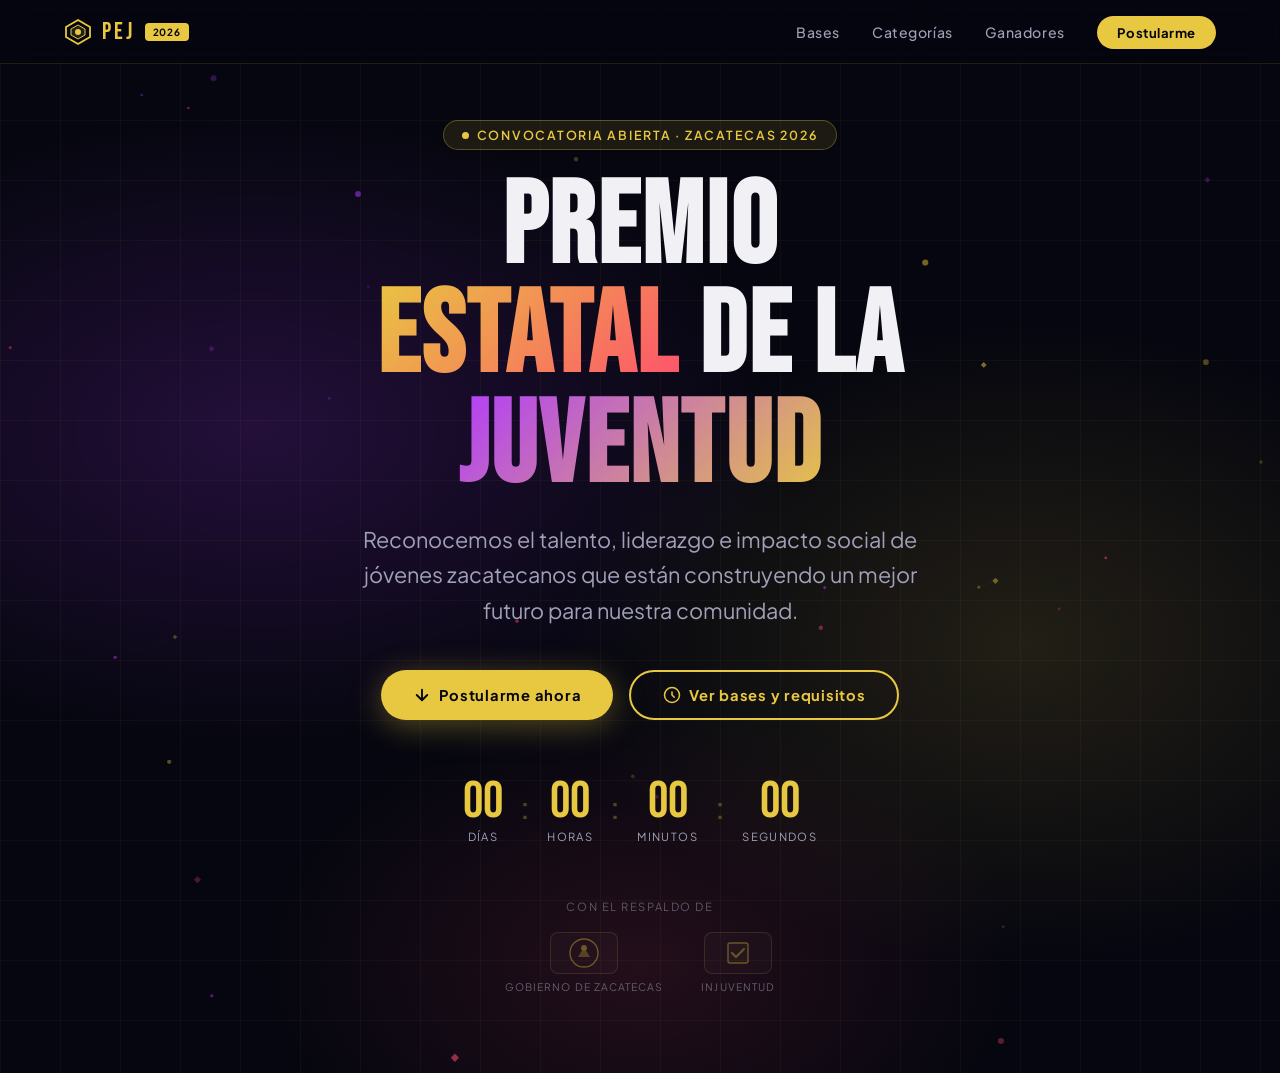
==== landing.html @ 59f7529f "inicio" ====
<!DOCTYPE html>
<html lang="es">
<head>
  <link rel="icon" type="image/png" href="icon.ico"/>
  <meta charset="UTF-8" />
  <meta name="viewport" content="width=device-width, initial-scale=1.0" />
  <title>Premio Estatal de la Juventud Zacatecas 2026</title>
  <link rel="preconnect" href="https://fonts.googleapis.com" />
  <link rel="preconnect" href="https://fonts.gstatic.com" crossorigin />
  <link href="https://fonts.googleapis.com/css2?family=Bebas+Neue&family=Plus+Jakarta+Sans:wght@300;400;500;600;700&display=swap" rel="stylesheet" />

  <style>
    /* ═══════════════════════════════════════════════
       🎨 VARIABLES PERSONALIZABLES — EDITA AQUÍ
    ═══════════════════════════════════════════════ */
    :root {
      /* COLORES PRINCIPALES */
      --color-fondo:         #05060f;        /* Fondo oscuro del hero */
      --color-primario:      #e8c840;        /* Amarillo dorado (acento) */
      --color-secundario:    #b03aff;        /* Violeta vibrante */
      --color-terciario:     #ff4d6d;        /* Rosa/rojo energético */
      --color-texto:         #f0f0f5;        /* Texto principal */
      --color-texto-suave:   #a0a0b8;        /* Texto secundario */
      --color-nav-bg:        rgba(5,6,15,0.82); /* Fondo navbar */
      --color-btn-1:         #e8c840;        /* Botón primario */
      --color-btn-1-texto:   #05060f;
      --color-btn-2-borde:   #e8c840;        /* Botón secundario (outline) */
      --color-btn-2-texto:   #e8c840;

      /* TIPOGRAFÍAS */
      --fuente-titulo:       'Bebas Neue', sans-serif;
      --fuente-cuerpo:       'Plus Jakarta Sans', sans-serif;

      /* TAMAÑOS */
      --titulo-hero:         clamp(3.2rem, 9vw, 8rem);
      --subtitulo-hero:      clamp(1rem, 2.5vw, 1.35rem);

      /* PARTÍCULAS — animación */
      --particulas-color:    #e8c840;        /* Color de partículas flotantes */
      --particulas-cantidad: 22;             /* (solo referencia visual; cambia el JS si quieres más) */

      /* BORDES / RADIOS */
      --radio-btn:           50px;
      --radio-card:          16px;
    }

    /* ═══════════════════════════════════════════════
       RESET & BASE
    ═══════════════════════════════════════════════ */
    *, *::before, *::after { box-sizing: border-box; margin: 0; padding: 0; }
    html { scroll-behavior: smooth; }
    body {
      font-family: var(--fuente-cuerpo);
      background: var(--color-fondo);
      color: var(--color-texto);
      overflow-x: hidden;
    }
    a { text-decoration: none; color: inherit; }
    img { max-width: 100%; display: block; }

    /* ═══════════════════════════════════════════════
       NAVBAR
    ═══════════════════════════════════════════════ */
    nav {
      position: fixed;
      top: 0; left: 0; right: 0;
      z-index: 100;
      background: var(--color-nav-bg);
      backdrop-filter: blur(14px);
      -webkit-backdrop-filter: blur(14px);
      border-bottom: 1px solid rgba(232,200,64,0.12);
      padding: 0 5%;
      display: flex;
      align-items: center;
      justify-content: space-between;
      height: 64px;
      transition: background 0.3s;
    }

    .nav-logo {
      font-family: var(--fuente-titulo);
      font-size: 1.5rem;
      letter-spacing: 0.12em;
      color: var(--color-primario);
      display: flex;
      align-items: center;
      gap: 10px;
    }
    .nav-logo .badge {
      background: var(--color-primario);
      color: var(--color-fondo);
      font-size: 0.62rem;
      font-family: var(--fuente-cuerpo);
      font-weight: 700;
      letter-spacing: 0.08em;
      padding: 3px 8px;
      border-radius: 4px;
      vertical-align: middle;
    }

    .nav-links {
      display: flex;
      gap: 2rem;
      list-style: none;
    }
    .nav-links a {
      font-size: 0.88rem;
      font-weight: 500;
      letter-spacing: 0.04em;
      color: var(--color-texto-suave);
      transition: color 0.2s;
      position: relative;
    }
    .nav-links a::after {
      content: '';
      position: absolute;
      bottom: -3px; left: 0;
      width: 0; height: 2px;
      background: var(--color-primario);
      transition: width 0.25s;
      border-radius: 2px;
    }
    .nav-links a:hover { color: var(--color-primario); }
    .nav-links a:hover::after { width: 100%; }

    .nav-cta {
      background: var(--color-primario);
      color: var(--color-fondo) !important;
      font-weight: 700 !important;
      padding: 8px 20px;
      border-radius: 50px;
      font-size: 0.82rem !important;
      letter-spacing: 0.06em;
      transition: opacity 0.2s, transform 0.2s !important;
    }
    .nav-cta:hover { opacity: 0.88; transform: scale(1.04) !important; }
    .nav-cta::after { display: none !important; }

    /* HAMBURGER */
    .nav-hamburger {
      display: none;
      flex-direction: column;
      gap: 5px;
      cursor: pointer;
      padding: 6px;
    }
    .nav-hamburger span {
      display: block;
      width: 26px; height: 2px;
      background: var(--color-primario);
      border-radius: 2px;
      transition: transform 0.3s, opacity 0.3s;
    }
    .nav-hamburger.open span:nth-child(1) { transform: translateY(7px) rotate(45deg); }
    .nav-hamburger.open span:nth-child(2) { opacity: 0; }
    .nav-hamburger.open span:nth-child(3) { transform: translateY(-7px) rotate(-45deg); }

    .nav-mobile {
      display: none;
      position: fixed;
      top: 64px; left: 0; right: 0;
      background: rgba(5,6,15,0.97);
      padding: 2rem 5% 2.5rem;
      border-bottom: 1px solid rgba(232,200,64,0.14);
      z-index: 99;
      flex-direction: column;
      gap: 1.4rem;
      animation: slideDown 0.3s ease;
    }
    .nav-mobile.open { display: flex; }
    .nav-mobile a {
      font-size: 1.1rem;
      font-weight: 600;
      color: var(--color-texto-suave);
      letter-spacing: 0.04em;
      transition: color 0.2s;
    }
    .nav-mobile a:hover { color: var(--color-primario); }
    @keyframes slideDown {
      from { opacity: 0; transform: translateY(-12px); }
      to   { opacity: 1; transform: translateY(0); }
    }

    /* ═══════════════════════════════════════════════
       CANVAS ANIMATION
    ═══════════════════════════════════════════════ */
    #hero-canvas {
      position: absolute;
      inset: 0;
      width: 100%; height: 100%;
      pointer-events: none;
      z-index: 0;
    }

    /* ═══════════════════════════════════════════════
       HERO
    ═══════════════════════════════════════════════ */
    .hero {
      position: relative;
      min-height: 100vh;
      display: flex;
      flex-direction: column;
      justify-content: center;
      align-items: center;
      text-align: center;
      padding: 120px 6% 80px;
      overflow: hidden;
    }

    /* Gradiente de fondo */
    .hero::before {
      content: '';
      position: absolute;
      inset: 0;
      background:
        radial-gradient(ellipse 70% 50% at 20% 40%, rgba(176,58,255,0.18) 0%, transparent 60%),
        radial-gradient(ellipse 60% 50% at 80% 60%, rgba(232,200,64,0.13) 0%, transparent 60%),
        radial-gradient(ellipse 50% 40% at 50% 90%, rgba(255,77,109,0.12) 0%, transparent 60%);
      z-index: 0;
    }

    /* Líneas de cuadrícula decorativas */
    .hero-grid {
      position: absolute;
      inset: 0;
      z-index: 0;
      background-image:
        linear-gradient(rgba(232,200,64,0.04) 1px, transparent 1px),
        linear-gradient(90deg, rgba(232,200,64,0.04) 1px, transparent 1px);
      background-size: 60px 60px;
    }

    .hero-content {
      position: relative;
      z-index: 2;
      max-width: 880px;
    }

    /* Pill superior */
    .hero-eyebrow {
      display: inline-flex;
      align-items: center;
      gap: 8px;
      background: rgba(232,200,64,0.1);
      border: 1px solid rgba(232,200,64,0.3);
      border-radius: 50px;
      padding: 6px 18px;
      font-size: 0.78rem;
      font-weight: 600;
      letter-spacing: 0.14em;
      text-transform: uppercase;
      color: var(--color-primario);
      margin-bottom: 1.5rem;
      opacity: 0;
      animation: fadeUp 0.6s 0.2s forwards;
    }
    .hero-eyebrow .dot {
      width: 7px; height: 7px;
      background: var(--color-primario);
      border-radius: 50%;
      animation: pulse 1.6s infinite;
    }
    @keyframes pulse {
      0%, 100% { opacity: 1; transform: scale(1); }
      50%       { opacity: 0.4; transform: scale(1.5); }
    }

    /* Título */
    .hero-title {
      font-family: var(--fuente-titulo);
      font-size: var(--titulo-hero);
      line-height: 0.95;
      letter-spacing: 0.02em;
      color: var(--color-texto);
      margin-bottom: 1.2rem;
      opacity: 0;
      animation: fadeUp 0.7s 0.38s forwards;
    }
    .hero-title .highlight {
      background: linear-gradient(135deg, var(--color-primario) 0%, var(--color-terciario) 100%);
      -webkit-background-clip: text;
      -webkit-text-fill-color: transparent;
      background-clip: text;
    }
    .hero-title .highlight-v {
      background: linear-gradient(135deg, var(--color-secundario) 0%, var(--color-primario) 100%);
      -webkit-background-clip: text;
      -webkit-text-fill-color: transparent;
      background-clip: text;
    }

    /* Subtítulo */
    .hero-sub {
      font-size: var(--subtitulo-hero);
      font-weight: 400;
      color: var(--color-texto-suave);
      max-width: 600px;
      margin: 0 auto 2.6rem;
      line-height: 1.65;
      opacity: 0;
      animation: fadeUp 0.7s 0.54s forwards;
    }

    /* Botones CTA */
    .hero-btns {
      display: flex;
      gap: 1rem;
      justify-content: center;
      flex-wrap: wrap;
      margin-bottom: 3.5rem;
      opacity: 0;
      animation: fadeUp 0.7s 0.7s forwards;
    }

    .btn {
      display: inline-flex;
      align-items: center;
      gap: 8px;
      padding: 14px 32px;
      border-radius: var(--radio-btn);
      font-family: var(--fuente-cuerpo);
      font-size: 0.92rem;
      font-weight: 700;
      letter-spacing: 0.05em;
      cursor: pointer;
      border: none;
      transition: transform 0.25s, box-shadow 0.25s, opacity 0.25s;
    }
    .btn:hover { transform: translateY(-3px); }

    .btn-primary {
      background: var(--color-btn-1);
      color: var(--color-btn-1-texto);
      box-shadow: 0 6px 32px rgba(232,200,64,0.35);
    }
    .btn-primary:hover {
      box-shadow: 0 10px 40px rgba(232,200,64,0.5);
    }

    .btn-outline {
      background: transparent;
      color: var(--color-btn-2-texto);
      border: 2px solid var(--color-btn-2-borde);
      box-shadow: 0 0 0 0 rgba(232,200,64,0);
    }
    .btn-outline:hover {
      background: rgba(232,200,64,0.07);
      box-shadow: 0 6px 28px rgba(232,200,64,0.18);
    }

    .btn svg { flex-shrink: 0; }

    /* Contador de días */
    .hero-counter {
      display: flex;
      gap: 1.2rem;
      justify-content: center;
      flex-wrap: wrap;
      margin-bottom: 3.5rem;
      opacity: 0;
      animation: fadeUp 0.7s 0.86s forwards;
    }
    .counter-item {
      text-align: center;
    }
    .counter-num {
      font-family: var(--fuente-titulo);
      font-size: clamp(2rem, 5vw, 3.2rem);
      color: var(--color-primario);
      line-height: 1;
    }
    .counter-label {
      font-size: 0.7rem;
      letter-spacing: 0.12em;
      text-transform: uppercase;
      color: var(--color-texto-suave);
      margin-top: 2px;
    }
    .counter-divider {
      font-family: var(--fuente-titulo);
      font-size: 2rem;
      color: rgba(232,200,64,0.3);
      align-self: center;
    }

    /* LOGOS */
    .hero-logos {
      position: relative;
      z-index: 2;
      opacity: 0;
      animation: fadeUp 0.7s 1.02s forwards;
    }
    .logos-label {
      font-size: 0.7rem;
      letter-spacing: 0.14em;
      text-transform: uppercase;
      color: rgba(160,160,184,0.5);
      margin-bottom: 1.2rem;
    }
    .logos-row {
      display: flex;
      align-items: center;
      justify-content: center;
      gap: 2.4rem;
      flex-wrap: wrap;
    }
    .logo-placeholder {
      display: flex;
      flex-direction: column;
      align-items: center;
      gap: 6px;
      opacity: 0.55;
      transition: opacity 0.25s, transform 0.25s;
      cursor: pointer;
    }
    .logo-placeholder:hover { opacity: 1; transform: translateY(-3px); }
    .logo-box {
      width: 68px; height: 42px;
      border: 1.5px solid rgba(232,200,64,0.25);
      border-radius: 8px;
      display: flex;
      align-items: center;
      justify-content: center;
      background: rgba(255,255,255,0.04);
      overflow: hidden;
    }
    .logo-box svg { width: 36px; height: 36px; opacity: 0.7; }
    .logo-box img {
      width: 100%; height: 100%;
      object-fit: contain;
      padding: 6px;
      filter: brightness(0) invert(1);
    }
    .logo-name {
      font-size: 0.65rem;
      letter-spacing: 0.1em;
      text-transform: uppercase;
      color: var(--color-texto-suave);
    }

    /* Scroll hint */
    .scroll-hint {
      position: absolute;
      bottom: 28px;
      left: 50%;
      transform: translateX(-50%);
      display: flex;
      flex-direction: column;
      align-items: center;
      gap: 6px;
      opacity: 0;
      animation: fadeIn 1s 1.4s forwards;
      z-index: 2;
    }
    .scroll-hint span {
      font-size: 0.65rem;
      letter-spacing: 0.14em;
      text-transform: uppercase;
      color: rgba(160,160,184,0.4);
    }
    .scroll-arrow {
      width: 22px; height: 22px;
      border-right: 2px solid rgba(232,200,64,0.4);
      border-bottom: 2px solid rgba(232,200,64,0.4);
      transform: rotate(45deg);
      animation: bounceDown 1.4s infinite;
    }
    @keyframes bounceDown {
      0%, 100% { transform: rotate(45deg) translateY(0); }
      50%       { transform: rotate(45deg) translateY(5px); }
    }

    /* Keyframes generales */
    @keyframes fadeUp {
      from { opacity: 0; transform: translateY(24px); }
      to   { opacity: 1; transform: translateY(0); }
    }
    @keyframes fadeIn {
      to { opacity: 1; }
    }

    /* ═══════════════════════════════════════════════
       RESPONSIVE
    ═══════════════════════════════════════════════ */
    @media (max-width: 768px) {
      .nav-links { display: none; }
      .nav-hamburger { display: flex; }
      .hero { padding: 100px 5% 70px; }
      .logos-row { gap: 1.2rem; }
      .counter-divider { display: none; }
    }
    @media (max-width: 480px) {
      .hero-btns { flex-direction: column; align-items: center; }
      .btn { width: 100%; max-width: 280px; justify-content: center; }
    }
  </style>
</head>
<body>

  <!-- ═══ NAVBAR ═══ -->
  <nav id="navbar">
    <div class="nav-logo">
      <svg width="28" height="28" viewBox="0 0 28 28" fill="none">
        <polygon points="14,2 26,9 26,19 14,26 2,19 2,9" fill="none" stroke="#e8c840" stroke-width="1.8"/>
        <polygon points="14,7 21,11 21,17 14,21 7,17 7,11" fill="rgba(232,200,64,0.15)" stroke="#e8c840" stroke-width="1"/>
        <circle cx="14" cy="14" r="3" fill="#e8c840"/>
      </svg>
      PEJ <span class="badge">2026</span>
    </div>

    <ul class="nav-links">
      <li><a href="convocatoria_2026.pdf" target="_blank">Bases</a></li>
      <li><a href="#categorias">Categorías</a></li>
      <li><a href="#ganadores">Ganadores</a></li>
      <li><a href="https://juventud.zacatecas.gob.mx/pe06/" class="nav-cta" target="_blank">Postularme</a></li>
    </ul>

    <div class="nav-hamburger" id="hamburger" aria-label="Menú" role="button" tabindex="0">
      <span></span><span></span><span></span>
    </div>
  </nav>

  <!-- Menú móvil -->
  <div class="nav-mobile" id="nav-mobile">
    <a href="convocatoria_2026.pdf" target="_blank" onclick="closeMobile()">Bases</a>
    <a href="#categorias" onclick="closeMobile()">Categorías</a>
    <a href="#ganadores" onclick="closeMobile()">Ganadores</a>
    <a href="https://juventud.zacatecas.gob.mx/pe06/" onclick="closeMobile()" class="nav-cta" style="width:fit-content; color: #05060f !important;" target="_blank">Postularme</a>
  </div>

  <!-- ═══ HERO ═══ -->
  <section class="hero" id="home">
    <canvas id="hero-canvas"></canvas>
    <div class="hero-grid"></div>

    <div class="hero-content">
      <!-- Eyebrow -->
      <div class="hero-eyebrow">
        <span class="dot"></span>
        Convocatoria abierta · Zacatecas 2026
      </div>

      <!-- Título -->
      <h1 class="hero-title">
        Premio<br/>
        <span class="highlight">Estatal</span>
        de la<br/>
        <span class="highlight-v">Juventud</span>
      </h1>

      <!-- Subtítulo -->
      <p class="hero-sub">
        Reconocemos el talento, liderazgo e impacto social de jóvenes zacatecanos que están construyendo un mejor futuro para nuestra comunidad.
      </p>

      <!-- Botones CTA -->
      <div class="hero-btns">
        <a href="https://juventud.zacatecas.gob.mx/pe06/" class="btn btn-primary" target="_blank">
          <svg width="18" height="18" viewBox="0 0 24 24" fill="none" stroke="currentColor" stroke-width="2.5" stroke-linecap="round" stroke-linejoin="round">
            <path d="M12 5v14M5 12l7 7 7-7"/>
          </svg>
          Postularme ahora
        </a>
        <a href="convocatoria_2026.pdf" class="btn btn-outline" target="_blank">
          <svg width="18" height="18" viewBox="0 0 24 24" fill="none" stroke="currentColor" stroke-width="2" stroke-linecap="round" stroke-linejoin="round">
            <circle cx="12" cy="12" r="10"/><path d="M12 8v4l3 3"/>
          </svg>
          Ver bases y requisitos
        </a>
      </div>

      <!-- Contador regresivo -->
      <div class="hero-counter" id="countdown">
        <div class="counter-item">
          <div class="counter-num" id="cd-dias">--</div>
          <div class="counter-label">Días</div>
        </div>
        <div class="counter-divider">:</div>
        <div class="counter-item">
          <div class="counter-num" id="cd-horas">--</div>
          <div class="counter-label">Horas</div>
        </div>
        <div class="counter-divider">:</div>
        <div class="counter-item">
          <div class="counter-num" id="cd-min">--</div>
          <div class="counter-label">Minutos</div>
        </div>
        <div class="counter-divider">:</div>
        <div class="counter-item">
          <div class="counter-num" id="cd-seg">--</div>
          <div class="counter-label">Segundos</div>
        </div>
      </div>
    </div>

    <!-- Logos -->
    <div class="hero-logos">
      <p class="logos-label">Con el respaldo de</p>
      <div class="logos-row">

        <!-- LOGO 1 — Gobierno de Zacatecas (placeholder SVG; reemplaza con <img> si tienes el archivo) -->
        <div class="logo-placeholder">
          <div class="logo-box">
            <svg viewBox="0 0 36 36" fill="none">
              <circle cx="18" cy="18" r="14" stroke="#e8c840" stroke-width="1.4"/>
              <path d="M12 22l6-10 6 10H12z" fill="#e8c840" opacity="0.7"/>
              <circle cx="18" cy="13" r="3" fill="#e8c840"/>
            </svg>
          </div>
          <span class="logo-name">Gobierno de Zacatecas</span>
        </div>

       

        <!-- LOGO 4 — INJUVE (agrega tu imagen real aquí) -->
        <div class="logo-placeholder">
          <div class="logo-box">
            <svg viewBox="0 0 36 36" fill="none">
              <rect x="8" y="8" width="20" height="20" rx="2" stroke="#e8c840" stroke-width="1.4" fill="rgba(232,200,64,0.08)"/>
              <path d="M12 18l4 4 8-8" stroke="#e8c840" stroke-width="2" stroke-linecap="round" stroke-linejoin="round"/>
            </svg>
          </div>
          <span class="logo-name">INJUVENTUD</span>
        </div>

      </div>
    </div>

  </section>

  <!-- ═══ SCRIPTS ═══ -->
  <script>
    /* ─── Hamburger ─── */
    const hamburger = document.getElementById('hamburger');
    const navMobile = document.getElementById('nav-mobile');
    hamburger.addEventListener('click', () => {
      hamburger.classList.toggle('open');
      navMobile.classList.toggle('open');
    });
    function closeMobile() {
      hamburger.classList.remove('open');
      navMobile.classList.remove('open');
    }

    /* ─── Countdown — fecha objetivo (ajústala aquí) ─── */
    const FECHA_OBJETIVO = new Date('2026-05-06T10:59:59'); // 👈 cambia esta fecha
    function updateCountdown() {
      const now  = new Date();
      const diff = FECHA_OBJETIVO - now;
      if (diff <= 0) {
        document.getElementById('cd-dias').textContent = '00';
        document.getElementById('cd-horas').textContent = '00';
        document.getElementById('cd-min').textContent = '00';
        document.getElementById('cd-seg').textContent = '00';
        return;
      }
      const d = Math.floor(diff / 86400000);
      const h = Math.floor((diff % 86400000) / 3600000);
      const m = Math.floor((diff % 3600000) / 60000);
      const s = Math.floor((diff % 60000) / 1000);
      document.getElementById('cd-dias').textContent  = String(d).padStart(2,'0');
      document.getElementById('cd-horas').textContent = String(h).padStart(2,'0');
      document.getElementById('cd-min').textContent   = String(m).padStart(2,'0');
      document.getElementById('cd-seg').textContent   = String(s).padStart(2,'0');
    }
    updateCountdown();
    setInterval(updateCountdown, 1000);

    /* ─── Canvas particle animation ─── */
    (function() {
      const canvas = document.getElementById('hero-canvas');
      const ctx    = canvas.getContext('2d');
      let W, H, particles = [], animId;

      // Colores de partículas tomados de CSS variables
      const style = getComputedStyle(document.documentElement);
      const COLORS = [
        style.getPropertyValue('--color-primario').trim()   || '#e8c840',
        style.getPropertyValue('--color-secundario').trim() || '#b03aff',
        style.getPropertyValue('--color-terciario').trim()  || '#ff4d6d',
      ];

      function resize() {
        W = canvas.width  = canvas.offsetWidth;
        H = canvas.height = canvas.offsetHeight;
      }

      function randomBetween(a, b) { return a + Math.random() * (b - a); }

      function createParticle() {
        const color = COLORS[Math.floor(Math.random() * COLORS.length)];
        return {
          x:     randomBetween(0, W),
          y:     randomBetween(0, H),
          r:     randomBetween(1.2, 3.2),
          vx:    randomBetween(-0.22, 0.22),
          vy:    randomBetween(-0.36, -0.08),
          alpha: randomBetween(0.15, 0.55),
          color,
          // estrella pequeña o círculo
          shape: Math.random() > 0.5 ? 'circle' : 'diamond',
        };
      }

      function drawDiamond(cx, cy, s) {
        ctx.beginPath();
        ctx.moveTo(cx, cy - s);
        ctx.lineTo(cx + s, cy);
        ctx.lineTo(cx, cy + s);
        ctx.lineTo(cx - s, cy);
        ctx.closePath();
      }

      function init() {
        particles = [];
        const n = Math.floor(W / 38); // densidad adaptable
        for (let i = 0; i < n; i++) particles.push(createParticle());
      }

      function tick() {
        ctx.clearRect(0, 0, W, H);

        // Líneas de conexión sutiles
        for (let i = 0; i < particles.length; i++) {
          for (let j = i + 1; j < particles.length; j++) {
            const dx = particles[i].x - particles[j].x;
            const dy = particles[i].y - particles[j].y;
            const dist = Math.sqrt(dx * dx + dy * dy);
            if (dist < 130) {
              ctx.save();
              ctx.globalAlpha = (1 - dist / 130) * 0.07;
              ctx.strokeStyle = particles[i].color;
              ctx.lineWidth   = 0.8;
              ctx.beginPath();
              ctx.moveTo(particles[i].x, particles[i].y);
              ctx.lineTo(particles[j].x, particles[j].y);
              ctx.stroke();
              ctx.restore();
            }
          }
        }

        // Partículas
        for (const p of particles) {
          ctx.save();
          ctx.globalAlpha = p.alpha;
          ctx.fillStyle   = p.color;
          if (p.shape === 'diamond') {
            drawDiamond(p.x, p.y, p.r * 1.4);
          } else {
            ctx.beginPath();
            ctx.arc(p.x, p.y, p.r, 0, Math.PI * 2);
          }
          ctx.fill();
          ctx.restore();

          // Mover
          p.x += p.vx;
          p.y += p.vy;

          // Reciclar al salir
          if (p.y < -10 || p.x < -20 || p.x > W + 20) {
            Object.assign(p, createParticle(), { y: H + 10 });
          }
        }

        animId = requestAnimationFrame(tick);
      }

      window.addEventListener('resize', () => {
        cancelAnimationFrame(animId);
        resize();
        init();
        tick();
      });

      resize();
      init();
      tick();
    })();
  </script>
    <!-- ============================================================ -->
  <!-- MODAL: CATEGORÍAS                                             -->
  <!-- ============================================================ -->
  <div id="modalCategorias" class="modal" style="display: none;">
    <div class="modal-overlay"></div>
    <div class="modal-container">
      <button class="modal-close" aria-label="Cerrar">&times;</button>
      <div class="modal-header">
        <div class="modal-icon">🏆</div>
        <h2 class="modal-title">Categorías <span class="modal-year">2026</span></h2>
        <p class="modal-sub">Premio Estatal de la Juventud Zacatecas</p>
      </div>
      <div class="modal-body" id="categoriasList">
        <!-- Aquí puedes agregar/modificar las categorías fácilmente -->
        <div class="categoria-item">
          <div class="categoria-badge oro">🥇</div>
          <div class="categoria-info">
            <h3>1. Logro Académico 12 a 18 años</h3>
            <p>Reconocimiento a jóvenes con excelencia educativa y aprovechamiento sobresaliente.</p>
          </div>
        </div>
        <div class="categoria-item">
          <div class="categoria-badge plata">🥈</div>
          <div class="categoria-info">
            <h3>2. Logro Académico 19 a 29 años</h3>
            <p>Reconocimiento a jóvenes con excelencia educativa y aprovechamiento sobresaliente.</p>
          </div>
        </div>
        <div class="categoria-item">
          <div class="categoria-badge bronce">🥉</div>
          <div class="categoria-info">
            <h3>3. Discapacidad e integración</h3>
            <p>
Mujeres y hombres jóvenes, quienes por su actitud (resiliencia), perseverancia y actividades individuales o de manera organizada, sean ejemplo de superación y contribuyan a generar oportunidades en el desarrollo y la integración de otras personas jóvenes con o sin discapacidad en los diversos rubros de nuestra cotidianidad (aportaciones a la comunidad, recreación, trabajo y educación).</p>
          </div>
        </div>
        <div class="categoria-item">
          <div class="categoria-badge oro">🏅</div>
          <div class="categoria-info">
            <h3>4. Ingenio emprendedor</h3>
            <p>Liderazgo emprendedor en distintas ramas económicas que debe traducirse en habilidad para crear y desarrollar unidades de producción viables y sustentables. Además, de la implementación de iniciativas de negocios, transferencia de tecnología e innovación; fortalecimiento de la planta productiva con impacto en el aspecto económico y social de la comunidad.Asimismo, el desarrollo, difusión y promoción de una cultura emprendedora; inversión en el desarrollo de capital humano de las organizaciones productivas, destacando: gestión directiva; habilidades gerenciales; capacitación y adiestramiento de personal dirigido a la productividad y crecimiento.</p>
          </div>
        </div>
        <div class="categoria-item">
          <div class="categoria-badge bronce">🥉</div>
          <div class="categoria-info">
            <h3>5. Responsabilidad Social</h3>
            <p>Jóvenes que por el desarrollo de programas, proyectos o actividades, cuyo propósito sea expresión de solidaridad con comunidades y grupos sociales vulnerables del Estado, y que al ejecutarse generan opciones de solución a problemáticas específicas, mejorando en su caso, la calidad y nivel de vida de sus habitantes. De igual forma, se reconocerán los proyectos para el desarrollo de capacidades y habilidades en las comunidades; la implementación de los proyectos productivos; la colaboración en situaciones de desastre o emergencias; proyectos para mejorar la salud física y psicológica, la alimentación, la vivienda e infraestructura en las comunidades, así como proyectos para fomentar y fortalecer los valores ciudadanos.</p>
          </div>
        </div>
        <div class="categoria-item">
          <div class="categoria-badge bronce">🥉</div>
          <div class="categoria-info">
            <h3>6. Mérito Migrante</h3>
            <p>Promoción del conocimiento, el ejercicio y/o respeto a los derechos y obligaciones que poseen los miembros de la comunidad zacatecana en el extranjero. Participación relevante en medios impresos, en radio, en televisión y/o en cine, en términos de su profesionalismo, innovación, contenido social y/o divulgación tanto de los valores mexicanos como de la cultura zacatecana. Actividades que se destaquen por su sentido de solidaridad social y que se traduzcan en mejoramiento de las condiciones de vida de grupos, comunidades o de la sociedad en general, así como las acciones heroicas, de protección civil y atención a grupos vulnerables. Los (as) candidatos(as) deberán preferentemente pertenecer a algún club registrado en alguna de las federaciones de clubes zacatecanos en algún estado de la Unión Americana.</p>
          </div>
        </div>
        <div class="categoria-item">
          <div class="categoria-badge bronce">🥉</div>
          <div class="categoria-info">
            <h3>7. Mérito Campesino</h3>
            <p>Acciones de las y los jóvenes que en el medio rural promuevan la vigencia y el desarrollo de sus municipios y comunidades. Iniciativas para preservar y/o transmitir su patrimonio cultural. Elaboración y desarrollo de proyectos productivos; mejoramiento y conservación ambiental; aplicación de tecnologías alternativas para el aprovechamiento de los recursos naturales y actividades de capacitación y educación en materia ambiental en sus municipios y comunidades.</p>
          </div>
        </div>
        <div class="categoria-item">
          <div class="categoria-badge bronce">🥉</div>
          <div class="categoria-info">
            <h3>8. Cultura Cívica, Política y/o Democracia</h3>
            <p>Las y los jóvenes que con sus propuestas promuevan el avance en la democracia participativa requisito necesario para la transformación de nuestro país, hacia uno donde prevalezca la justicia, donde cada ciudadano asuma su papel en la definición del rumbo de México y desempeñe la parte que le corresponde desde lo local para contribuir al progreso nacional.
            Premiando su aportación a una cultura de participación ciudadana, en el ejercicio de acciones basadas en la reflexión, el análisis y fortalecimiento de una cultura democrática sustentada en los valores del diálogo, la tolerancia, el respeto a la pluralidad y a la generación de acuerdos; estas acciones se pueden llevar a cabo por medio de foros, talleres, investigaciones, simulacros, iniciativas ciudadanas, modelos de prácticas democráticas, así como la elaboración de estudios, ponencias, investigaciones, trabajos o publicaciones en revistas; que por su impacto modifiquen entornos y prácticas ciudadanas.</p>
          </div>
        </div>
        <div class="categoria-item">
          <div class="categoria-badge bronce">🥉</div>
          <div class="categoria-info">
            <h3>9. Cultura Cívica, Política y/o Democracia</h3>
            <p>Escritores(as) del género literario y narrativo: poemas, sonetos, novelas, ensayos y cuentos que hayan permitido fortalecer y salvaguardar las tradiciones de una o de varias regiones del Estado.</p>
          </div>
        </div>
        <div class="categoria-item">
          <div class="categoria-badge bronce">🥉</div>
          <div class="categoria-info">
            <h3>10. Artes escenicas (Teatro)</h3>
            <p>Actores, productores que destacan por su trayectoria, intercambios culturales, presentaciones, cursos o actividades curriculares y proyectos en beneficio de la sociedad zacatecana.</p>
          </div>
        </div>
        <div class="categoria-item">
          <div class="categoria-badge bronce">🥉</div>
          <div class="categoria-info">
            <h3>8. Cultura Cívica, Política y/o Democracia</h3>
            <p>Bailarines que destaquen por su trayectoria, intercambios culturales, cursos y capacitaciones, presentaciones nacionales o internacionales, proyectos o actividades en beneficio de la sociedad en general.</p>
          </div>
        </div>
        <div class="categoria-item">
          <div class="categoria-badge bronce">🥉</div>
          <div class="categoria-info">
            <h3>9. Cultura Cívica, Política y/o Democracia</h3>
            <p>Bailarines que destaquen por su trayectoria, intercambios culturales, cursos y capacitaciones, presentaciones nacionales o internacionales, proyectos o actividades en beneficio de la sociedad en general.</p>
          </div>
        </div>
        <div class="categoria-item">
          <div class="categoria-badge bronce">🥉</div>
          <div class="categoria-info">
            <h3>10. Cultura Cívica, Política y/o Democracia</h3>
            <p>a.- Las y los Jóvenes destacados en las artes plásticas y que hayan representado a Zacatecas en el país o en el extranjero,que a través de la práctica del dibujo o la pintura han aportado a la juventud herramientas para sobresalir y mantenerlos alejados de las adicciones, que hayan destacado en el séptimo arte (comerciales, cortometrajes, largometrajes y animaciones), así como aquellos que su quehacer versa en la arquitectura, la escultura, la fotografía. En artes populares serán tomadas en cuenta las expresiones de obras artesanales, con técnicas y materiales tradicionales, así como la creación de nuevos diseños que, por su calidad y aportaciones a nuestra vida cotidiana, contribuyan al fortalecimiento de nuestra identidad, a la vez que beneficien a su comunidad.</p>
          </div>
        </div>
        <div class="categoria-item">
          <div class="categoria-badge bronce">🥉</div>
          <div class="categoria-info">
            <h3>11. Arte urbano</h3>
            <p>a.- La representación de ideas, testimonios, demandas sociales, anécdotas, innovación y tendencias a través de la mezcla de colores de aerosol sobre una superficie de amplias dimensiones.</p>
            <p>b.- A las y los jóvenes que hayan fomentado a través de su arte el mantener vigentes valores y buenas prácticas sociales. Y en general todas aquellas manifestaciones de las llamadas tribus urbanas.</p>
          </div>
        </div>
        <div class="categoria-item">
          <div class="categoria-badge bronce">🥉</div>
          <div class="categoria-info">
            <h3>12. Ciencia y Tecnología</h3>
            <p>Acciones que contribuyan a fomentar y generar investigación científica; creación e innovación tecnológica; investigaciones básicas en las ciencias naturales, de la vida, sociales, de la conducta y las humanidades, fortaleciendo los espacios de expresión de su creatividad e inventiva; generación de conocimientos, difusión y transmisión de los mismos a nivel nacional e internacional, así como su desarrollo y aplicación sustentable. </p>
          </div>
        </div>
        <div class="categoria-extra">
          <hr class="categoria-hr">
          <p class="categoria-footer">📌 Cierre de convocatoria: <strong>07 de julio de 2026</strong></p>
        </div>
      </div>
      <div class="modal-footer">
        <a href="convocatoria_2026.pdf" class="modal-btn" target="_blank">📄 Descargar bases completas</a>
      </div>
    </div>
  </div>

  <!-- ============================================================ -->
  <!-- MODAL: GANADORES (preparado para que tú llenes)               -->
  <!-- ============================================================ -->
  <div id="modalGanadores" class="modal" style="display: none;">
    <div class="modal-overlay"></div>
    <div class="modal-container">
      <button class="modal-close" aria-label="Cerrar">&times;</button>
      <div class="modal-header">
        <div class="modal-icon">⭐</div>
        <h2 class="modal-title">Ganadores <span class="modal-year">2025</span></h2>
        <p class="modal-sub">Edición anterior — Premio Estatal de la Juventud</p>
      </div>
      <div class="modal-body" id="ganadoresList" hidden>
        <!-- =============================================== -->
        <!-- 🔽 🔽 🔽 AQUÍ TÚ AGREGA LOS GANADORES 🔽 🔽 🔽 -->
        <!-- =============================================== -->

        <div class="ganador-item">
          <div class="ganador-avatar">🌟</div>
          <div class="ganador-info">
            <h3>Anna García Hernández</h3>
            <span class="ganador-cat">Categoría: Logro Académico</span>
            <p>Promedio perfecto y liderazgo en investigación científica.</p>
          </div>
        </div>

        <div class="ganador-item">
          <div class="ganador-avatar">🚀</div>
          <div class="ganador-info">
            <h3>Javier Luna Ramírez</h3>
            <span class="ganador-cat">Categoría: Innovación y Emprendimiento</span>
            <p>Creador de app educativa usada en 12 municipios del estado.</p>
          </div>
        </div>

        <div class="ganador-item">
          <div class="ganador-avatar">🌿</div>
          <div class="ganador-info">
            <h3>Mariana Torres Veyna</h3>
            <span class="ganador-cat">Categoría: Protección al Medio Ambiente</span>
            <p>Líder del programa de reforestación más grande de Zacatecas.</p>
          </div>
        </div>

        <div class="ganador-item">
          <div class="ganador-avatar">🎭</div>
          <div class="ganador-info">
            <h3>Carlos Mendoza Delgado</h3>
            <span class="ganador-cat">Categoría: Expresiones Artísticas y Culturales</span>
            <p>Pintor joven con exposiciones internacionales.</p>
          </div>
        </div>

        <div class="ganador-item">
          <div class="ganador-avatar">🤝</div>
          <div class="ganador-info">
            <h3>Fernanda López Aceves</h3>
            <span class="ganador-cat">Categoría: Activismo y Compromiso Social</span>
            <p>Fundadora de red de apoyo para jóvenes en situación vulnerable.</p>
          </div>
        </div>

        <!-- 👆 👆 👆 AQUÍ TERMINA TU LISTA 👆 👆 👆 -->
      </div>
      <div class="modal-footer">
        <button class="modal-btn secondary" onclick="cerrarModalGanadores()">Volver</button>
      </div>
    </div>
  </div>

  <style>
    /* ============================================ */
    /* MODALES MODERNOS — ESTILOS COMPLETOS         */
    /* ============================================ */
    .modal {
      position: fixed;
      top: 0;
      left: 0;
      width: 100%;
      height: 100%;
      z-index: 1000;
      display: none;
      align-items: center;
      justify-content: center;
    }

    .modal-overlay {
      position: absolute;
      top: 0;
      left: 0;
      right: 0;
      bottom: 0;
      background: rgba(5, 6, 15, 0.92);
      backdrop-filter: blur(8px);
      animation: fadeOverlay 0.25s ease;
    }

    .modal-container {
      position: relative;
      background: linear-gradient(145deg, #0a0c18 0%, #060714 100%);
      border: 1px solid rgba(232, 200, 64, 0.25);
      border-radius: 32px;
      width: 90%;
      max-width: 620px;
      max-height: 85vh;
      overflow-y: auto;
      z-index: 1001;
      box-shadow: 0 25px 50px -12px rgba(0, 0, 0, 0.8), 0 0 0 1px rgba(232, 200, 64, 0.15);
      animation: modalSlideUp 0.35s cubic-bezier(0.2, 0.9, 0.3, 1.1);
    }

    .modal-container::-webkit-scrollbar {
      width: 6px;
    }
    .modal-container::-webkit-scrollbar-track {
      background: #14182b;
      border-radius: 10px;
    }
    .modal-container::-webkit-scrollbar-thumb {
      background: #e8c840;
      border-radius: 10px;
    }

    .modal-close {
      position: absolute;
      top: 18px;
      right: 22px;
      background: rgba(255, 255, 255, 0.05);
      border: none;
      font-size: 28px;
      line-height: 1;
      color: #a0a0b8;
      cursor: pointer;
      width: 36px;
      height: 36px;
      border-radius: 50%;
      display: flex;
      align-items: center;
      justify-content: center;
      transition: all 0.2s;
      z-index: 10;
    }
    .modal-close:hover {
      background: rgba(232, 200, 64, 0.2);
      color: #e8c840;
      transform: scale(1.05);
    }

    .modal-header {
      text-align: center;
      padding: 2rem 1.8rem 0.8rem;
      border-bottom: 1px solid rgba(232, 200, 64, 0.15);
    }
    .modal-icon {
      font-size: 3rem;
      margin-bottom: 0.5rem;
      background: rgba(232, 200, 64, 0.12);
      width: 70px;
      height: 70px;
      margin-left: auto;
      margin-right: auto;
      border-radius: 60px;
      display: flex;
      align-items: center;
      justify-content: center;
    }
    .modal-title {
      font-family: 'Bebas Neue', sans-serif;
      font-size: 2.2rem;
      letter-spacing: 0.02em;
      background: linear-gradient(135deg, #fff, #e8c840);
      -webkit-background-clip: text;
      background-clip: text;
      color: transparent;
      margin-bottom: 0.25rem;
    }
    .modal-year {
      background: rgba(232, 200, 64, 0.2);
      padding: 2px 10px;
      border-radius: 30px;
      font-size: 1.2rem;
      color: #e8c840;
      display: inline-block;
      margin-left: 6px;
    }
    .modal-sub {
      font-size: 0.85rem;
      color: #a0a0b8;
      letter-spacing: 0.03em;
    }
    .modal-body {
      padding: 1.5rem 1.8rem;
    }
    .modal-footer {
      padding: 1rem 1.8rem 1.8rem;
      display: flex;
      justify-content: center;
    }
    .modal-btn {
      background: #e8c840;
      border: none;
      padding: 12px 28px;
      border-radius: 60px;
      font-weight: 700;
      font-size: 0.85rem;
      letter-spacing: 0.06em;
      color: #05060f;
      cursor: pointer;
      transition: all 0.2s;
      text-decoration: none;
      display: inline-flex;
      align-items: center;
      gap: 8px;
    }
    .modal-btn.secondary {
      background: transparent;
      border: 1px solid #e8c840;
      color: #e8c840;
    }
    .modal-btn:hover {
      transform: translateY(-2px);
      filter: brightness(1.05);
      box-shadow: 0 6px 20px rgba(232, 200, 64, 0.3);
    }
    .modal-btn.secondary:hover {
      background: rgba(232, 200, 64, 0.1);
    }

    /* Categorías item */
    .categoria-item {
      display: flex;
      gap: 18px;
      padding: 1rem 0;
      border-bottom: 1px dashed rgba(232, 200, 64, 0.12);
    }
    .categoria-item:last-of-type {
      border-bottom: none;
    }
    .categoria-badge {
      font-size: 2rem;
      width: 52px;
      height: 52px;
      background: rgba(232, 200, 64, 0.1);
      border-radius: 60px;
      display: flex;
      align-items: center;
      justify-content: center;
    }
    .categoria-info h3 {
      font-size: 1.1rem;
      font-weight: 700;
      margin-bottom: 0.2rem;
      color: #ffffff;
    }
    .categoria-info p {
      font-size: 0.8rem;
      color: #b0b0ca;
      line-height: 1.4;
    }
    .categoria-hr {
      margin: 1rem 0;
      border-color: rgba(232, 200, 64, 0.15);
    }
    .categoria-footer {
      font-size: 0.78rem;
      text-align: center;
      color: #c0c0dd;
    }

    /* Ganadores item */
    .ganador-item {
      display: flex;
      gap: 18px;
      padding: 1.1rem 0;
      border-bottom: 1px solid rgba(232, 200, 64, 0.1);
    }
    .ganador-item:last-child {
      border-bottom: none;
    }
    .ganador-avatar {
      font-size: 2.4rem;
      width: 58px;
      height: 58px;
      background: linear-gradient(145deg, #12172e, #080b18);
      border-radius: 60px;
      display: flex;
      align-items: center;
      justify-content: center;
      border: 1px solid rgba(232, 200, 64, 0.3);
    }
    .ganador-info h3 {
      font-size: 1.05rem;
      font-weight: 700;
      margin-bottom: 4px;
      color: #ffffff;
    }
    .ganador-cat {
      font-size: 0.7rem;
      display: inline-block;
      background: rgba(232, 200, 64, 0.18);
      padding: 2px 8px;
      border-radius: 50px;
      color: #e8c840;
      letter-spacing: 0.03em;
      margin-bottom: 6px;
    }
    .ganador-info p {
      font-size: 0.78rem;
      color: #b0b0ca;
      line-height: 1.4;
    }

    @keyframes modalSlideUp {
      from {
        opacity: 0;
        transform: translateY(40px) scale(0.96);
      }
      to {
        opacity: 1;
        transform: translateY(0) scale(1);
      }
    }
    @keyframes fadeOverlay {
      from {
        opacity: 0;
      }
      to {
        opacity: 1;
      }
    }

    @media (max-width: 560px) {
      .modal-container {
        width: 92%;
      }
      .modal-body {
        padding: 1rem 1.2rem;
      }
      .categoria-item, .ganador-item {
        gap: 12px;
      }
    }
  </style>

  <script>
    // =====================================================
    // ABRIR MODALES DESDE ENLACES DEL NAVBAR
    // =====================================================
    // Modificar enlaces de categorías y ganadores para que abran modales
    document.addEventListener('DOMContentLoaded', function() {
      const modalCats = document.getElementById('modalCategorias');
      const modalGan = document.getElementById('modalGanadores');
      const closeBtns = document.querySelectorAll('.modal-close');

      // Buscar o crear enlaces dentro del navbar y menú móvil
      function hookModalLinks() {
        // Enlace "Categorías" del navbar
        const catLink = document.querySelector('.nav-links a[href="#categorias"]');
        const catLinkMobile = document.querySelector('.nav-mobile a[href="#categorias"]');
        // Enlace "Ganadores" del navbar
        const ganLink = document.querySelector('.nav-links a[href="#ganadores"]');
        const ganLinkMobile = document.querySelector('.nav-mobile a[href="#ganadores"]');

        if (catLink) {
          catLink.removeEventListener('click', openCategorias);
          catLink.addEventListener('click', openCategorias);
        }
        if (catLinkMobile) {
          catLinkMobile.removeEventListener('click', openCategorias);
          catLinkMobile.addEventListener('click', openCategorias);
        }
        if (ganLink) {
          ganLink.removeEventListener('click', openGanadores);
          ganLink.addEventListener('click', openGanadores);
        }
        if (ganLinkMobile) {
          ganLinkMobile.removeEventListener('click', openGanadores);
          ganLinkMobile.addEventListener('click', openGanadores);
        }
      }

      function openCategorias(e) {
        e.preventDefault();
        if (modalCats) modalCats.style.display = 'flex';
        if (typeof closeMobile === 'function') closeMobile();
      }

      function openGanadores(e) {
        e.preventDefault();
        if (modalGan) modalGan.style.display = 'flex';
        if (typeof closeMobile === 'function') closeMobile();
      }

      // Función para cerrar modal click en overlay
      function closeModalOnOverlay(modal) {
        if (!modal) return;
        const overlay = modal.querySelector('.modal-overlay');
        if (overlay) {
          overlay.addEventListener('click', function() {
            modal.style.display = 'none';
          });
        }
      }

      // Cerrar con X
      closeBtns.forEach(btn => {
        btn.addEventListener('click', function() {
          const modalParent = btn.closest('.modal');
          if (modalParent) modalParent.style.display = 'none';
        });
      });

      // Cerrar al hacer clic fuera (overlay)
      closeModalOnOverlay(modalCats);
      closeModalOnOverlay(modalGan);

      // Prevenir cierre al hacer clic dentro del contenedor
      document.querySelectorAll('.modal-container').forEach(container => {
        container.addEventListener('click', function(e) {
          e.stopPropagation();
        });
      });

      // Escapar tecla ESC
      document.addEventListener('keydown', function(e) {
        if (e.key === 'Escape') {
          if (modalCats && modalCats.style.display === 'flex') modalCats.style.display = 'none';
          if (modalGan && modalGan.style.display === 'flex') modalGan.style.display = 'none';
        }
      });

      hookModalLinks();

      // También exponer en window por si llamas manual
      window.cerrarModalGanadores = function() {
        if (modalGan) modalGan.style.display = 'none';
      };
      window.cerrarModalCategorias = function() {
        if (modalCats) modalCats.style.display = 'none';
      };
    });
  </script>
</body>
</html>
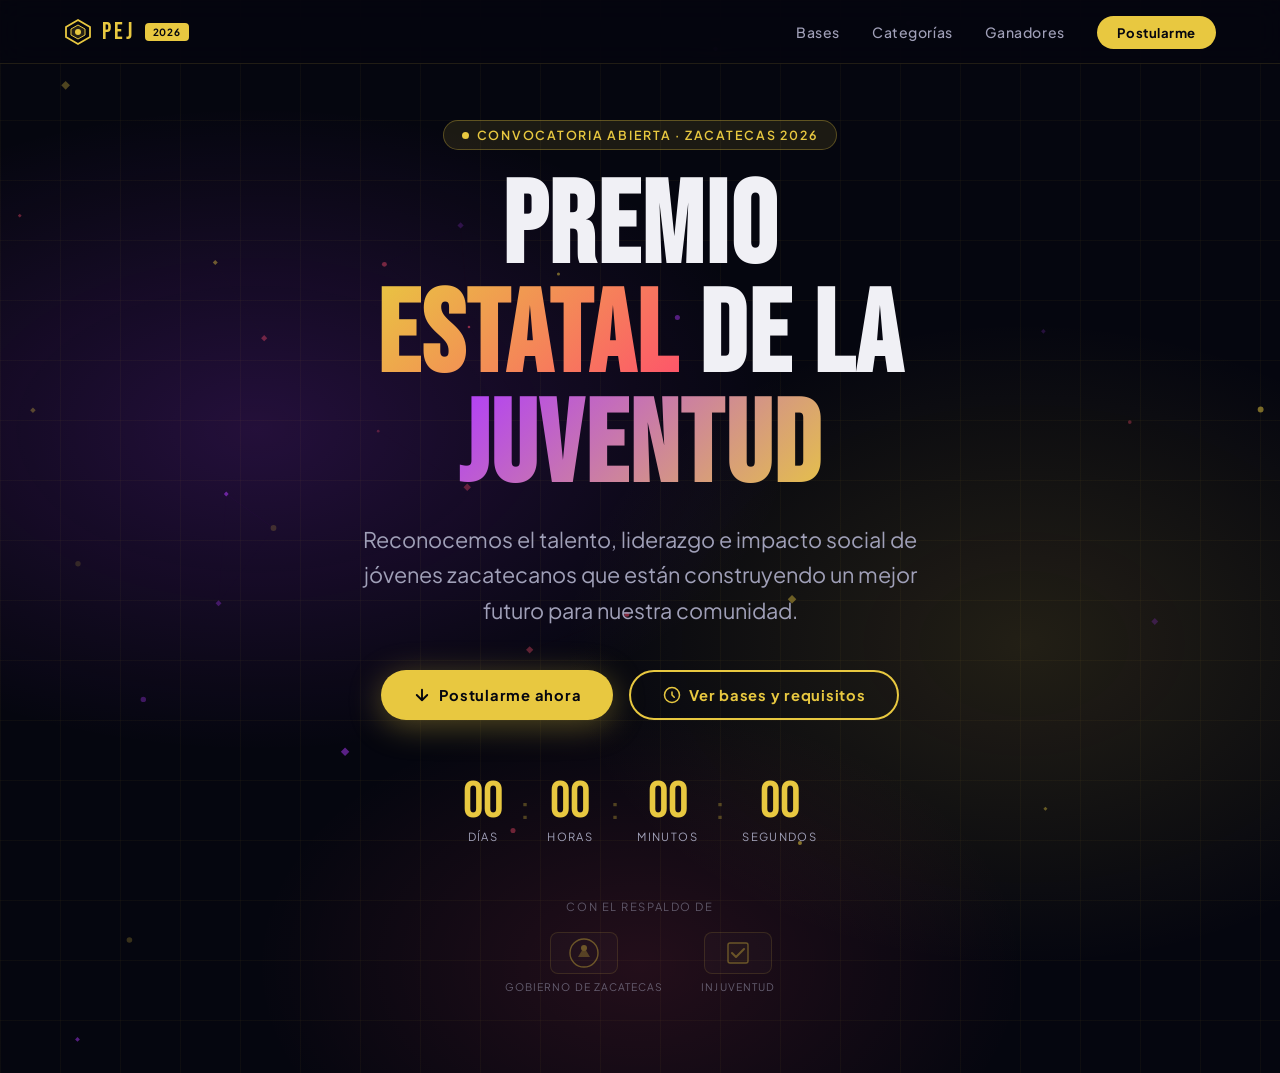
==== commit 9545a01f: "index" ====
--- a/landing.html
+++ b/landing.html
@@ -4,7 +4,7 @@
   <link rel="icon" type="image/png" href="icon.ico"/>
   <meta charset="UTF-8" />
   <meta name="viewport" content="width=device-width, initial-scale=1.0" />
-  <title>Premio Estatal de la Juventud Zacatecas 2026</title>
+  <title>Transformando Espacios</title>
   <link rel="preconnect" href="https://fonts.googleapis.com" />
   <link rel="preconnect" href="https://fonts.gstatic.com" crossorigin />
   <link href="https://fonts.googleapis.com/css2?family=Bebas+Neue&family=Plus+Jakarta+Sans:wght@300;400;500;600;700&display=swap" rel="stylesheet" />
